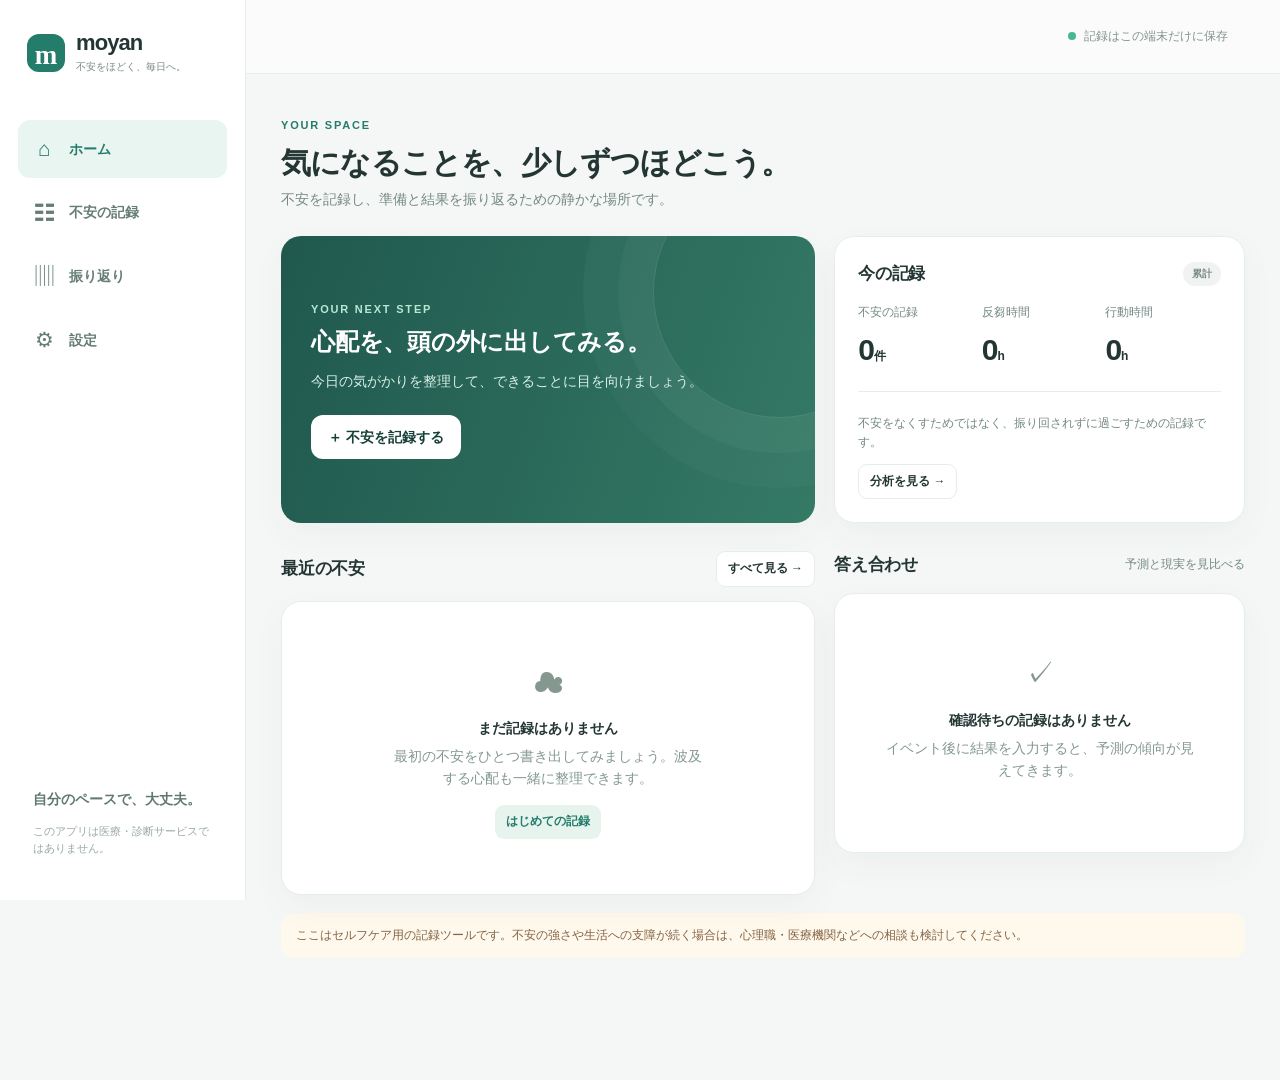
==== moyan/index.html @ 57c535ca "feat: add moyan anxiety reflection MVP" ====
<!doctype html><html lang="ja"><head><meta charset="UTF-8"><meta name="viewport" content="width=device-width,initial-scale=1,viewport-fit=cover"><meta name="theme-color" content="#f5f7f6"><meta name="description" content="不安をほどいて、時間を取り戻す。予測・アクション・結果を記録するプライベートなセルフケアツール。"><title>moyan — 不安をほどく</title><link rel="stylesheet" href="./styles.css"></head><body><div class="app"><aside class="sidebar"><div class="brand"><div class="brand-icon">m</div><div><strong>moyan</strong><span>不安をほどく、毎日へ。</span></div></div><div class="nav" id="sideNav"><button data-view="home" class="nav-btn active"><span>⌂</span>ホーム</button><button data-view="worries" class="nav-btn"><span>☷</span>不安の記録</button><button data-view="insights" class="nav-btn"><span>▥</span>振り返り</button><button data-view="settings" class="nav-btn"><span>⚙</span>設定</button></div><div class="side-foot">自分のペースで、大丈夫。<small>このアプリは医療・診断サービスではありません。</small></div></aside><div class="main-wrap"><header class="top"><div class="mobile-brand"><div class="brand-icon">m</div><strong>moyan</strong></div><div class="top-right"><span class="privacy-dot"></span> 記録はこの端末だけに保存</div></header><main id="appContent" class="content" aria-live="polite"></main></div><nav class="bottom" id="bottomNav"><button data-view="home" class="active">⌂<span>ホーム</span></button><button data-view="worries">☷<span>記録</span></button><button data-view="insights">▥<span>分析</span></button><button data-view="settings">⚙<span>設定</span></button></nav></div><div id="modal" class="modal-backdrop" hidden><div class="modal-sheet" id="modalContent" role="dialog" aria-modal="true"></div></div><script src="./app.js" defer></script></body></html>
---- moyan/styles.css ----
:root{color-scheme:light;--bg:#f5f7f6;--white:#fff;--ink:#243634;--muted:#758985;--edge:#e6eeeb;--green:#247c6a;--deep:#163f38;--light:#eaf5f0;--orange:#d3915b;--soft:#fafbf9;--shadow:0 12px 34px rgba(32,68,59,.045)}*{box-sizing:border-box}body{margin:0;background:var(--bg);color:var(--ink);font-family:-apple-system,BlinkMacSystemFont,"Hiragino Kaku Gothic ProN","Yu Gothic",Meiryo,sans-serif;font-size:14px;line-height:1.6}button,input,select,textarea{font:inherit}button{cursor:pointer}button:disabled{opacity:.45;cursor:not-allowed}a{color:var(--green)}.app{display:flex;min-height:100vh}.sidebar{position:sticky;top:0;width:246px;height:100vh;background:white;border-right:1px solid var(--edge);padding:27px 18px;display:flex;flex-direction:column;flex-shrink:0}.brand{display:flex;align-items:center;gap:11px;padding:3px 9px 45px}.brand-icon{width:38px;height:38px;border-radius:12px;background:var(--green);color:white;display:grid;place-items:center;font-size:27px;font-weight:700;font-family:Georgia,serif}.brand strong{display:block;font-size:22px;line-height:1.15;letter-spacing:-.9px}.brand span{display:block;font-size:10px;color:var(--muted);margin-top:4px}.nav{display:flex;flex-direction:column;gap:6px}.nav-btn{display:flex;align-items:center;gap:13px;padding:12px 14px;width:100%;border:0;background:transparent;color:#667d76;text-align:left;border-radius:12px;font-weight:650}.nav-btn span{font-size:21px;width:24px;text-align:center;font-weight:400}.nav-btn:hover,.nav-btn.active{background:#e9f5f0;color:var(--green)}.side-foot{margin-top:auto;padding:15px;color:#60796f;font-weight:600}.side-foot small{display:block;font-weight:400;color:#9aa9a3;margin-top:12px;font-size:11px}.main-wrap{min-width:0;flex:1}.top{height:74px;display:flex;align-items:center;justify-content:flex-end;padding:0 5%;border-bottom:1px solid var(--edge);background:rgba(255,255,255,.6)}.top-right{font-size:12px;color:#81948d}.privacy-dot{display:inline-block;width:8px;height:8px;border-radius:50%;background:#45b696;margin-right:5px}.content{max-width:1040px;margin:0 auto;padding:43px 35px 110px}.eyebrow{color:var(--green);font-weight:750;font-size:11px;letter-spacing:1.8px}.page-title{font-size:30px;letter-spacing:-.8px;margin:8px 0 5px;line-height:1.35}.sub{color:var(--muted);margin:0 0 26px}.two-col{display:grid;grid-template-columns:1.3fr 1fr;gap:19px}.three-col{display:grid;grid-template-columns:repeat(3,1fr);gap:15px}.card{background:white;border:1px solid var(--edge);border-radius:20px;padding:23px;box-shadow:var(--shadow)}.card+.card{margin-top:0}.section-head{display:flex;align-items:center;justify-content:space-between;gap:12px;margin:28px 0 14px}.section-head h2,.card h2{font-size:17px;margin:0;letter-spacing:-.25px}.small{color:var(--muted);font-size:12px}.stat-num{font-size:30px;line-height:1.3;font-weight:750;letter-spacing:-1px}.stat-label{font-size:12px;color:var(--muted);margin-bottom:8px}.stat-hint{font-size:11px;color:#8ea29a;margin-top:5px}.hero{background:linear-gradient(110deg,#20584e,#347a65);border:none;color:white;padding:30px;min-height:245px;position:relative;overflow:hidden;display:flex;flex-direction:column;justify-content:center}.hero:after{content:"";position:absolute;width:250px;height:250px;border:1px solid rgba(255,255,255,.12);border-radius:50%;right:-90px;top:-70px;box-shadow:0 0 0 35px rgba(255,255,255,.035),0 0 0 70px rgba(255,255,255,.025)}.hero h2{font-size:24px;margin:5px 0 8px;max-width:430px;position:relative;z-index:1}.hero p{color:#d9f0e8;margin:0 0 23px;position:relative;z-index:1}.hero .btn{align-self:flex-start;position:relative;z-index:1}.btn{border:0;background:var(--green);color:white;border-radius:12px;padding:11px 17px;font-weight:700;display:inline-flex;align-items:center;justify-content:center;gap:7px;white-space:nowrap}.btn:hover{filter:brightness(.96)}.btn.white{background:white;color:var(--deep)}.btn.ghost{border:1px solid var(--edge);color:var(--ink);background:white}.btn.soft{background:#e7f4ee;color:var(--green)}.btn.danger{background:#fff0ed;color:#b43d33}.btn.sm{padding:7px 11px;font-size:12px;border-radius:9px}.btn.full{width:100%}.btn-row{display:flex;gap:9px;align-items:center;flex-wrap:wrap}.badge{border-radius:20px;padding:4px 9px;font-size:10px;font-weight:700;background:#e9f5ee;color:#387866;display:inline-block}.badge.orange{background:#fff1e4;color:#a97142}.badge.gray{background:#f0f3f2;color:#7a8b83}.list-row{padding:15px 0;display:flex;align-items:center;justify-content:space-between;gap:12px;border-bottom:1px solid var(--edge)}.list-row:last-child{border:0}.list-row strong{display:block;margin-bottom:3px}.list-row p{margin:0;font-size:12px;color:var(--muted)}.click-row{cursor:pointer}.click-row:hover{color:var(--green)}.tiny-icon{width:38px;height:38px;border-radius:11px;background:#edf6f1;display:grid;place-items:center;flex-shrink:0;color:var(--green);font-size:18px}.row-left{display:flex;align-items:center;gap:11px;min-width:0}.row-left>div:last-child{min-width:0}.row-left strong{overflow-wrap:anywhere}.empty{text-align:center;padding:32px 10px;color:#84988f}.empty .art{font-size:31px;margin-bottom:11px}.empty strong{display:block;color:var(--ink)}.empty p{margin:5px auto 16px;max-width:310px}.modal-backdrop{position:fixed;z-index:60;inset:0;background:rgba(19,41,35,.42);display:flex;align-items:center;justify-content:center;padding:16px}.modal-backdrop[hidden]{display:none}.modal-sheet{background:white;max-height:min(92vh,820px);overflow-y:auto;overscroll-behavior:contain;border-radius:23px;padding:24px;width:min(100%,590px);box-shadow:0 20px 70px #102e2352}.modal-head{display:flex;justify-content:space-between;align-items:center;margin-bottom:15px}.modal-head h2{margin:0;font-size:19px}.close{background:#f1f5f3;border:0;border-radius:10px;padding:7px 11px;color:#536960}.field{margin:0 0 17px}.field label{display:block;font-weight:700;font-size:12px;margin:0 0 7px}.field input,.field textarea,.field select{border:1px solid #dce8e2;width:100%;border-radius:11px;padding:11px 12px;outline:none;background:#fff;color:var(--ink);min-width:0}.field textarea{resize:vertical;min-height:77px}.field input:focus,.field textarea:focus,.field select:focus{border-color:var(--green);box-shadow:0 0 0 3px #247c6a18}.field small{color:var(--muted);display:block;margin-top:4px}.form-grid{display:grid;grid-template-columns:1fr 1fr;gap:12px}.range-row{display:flex;align-items:center;gap:13px}.range-row input{width:100%}.range-value{min-width:55px;text-align:right;color:var(--green);font-weight:800}.subline{display:flex;justify-content:space-between;align-items:center;gap:10px}.mini-box{border:1px solid var(--edge);background:#f9fbf9;border-radius:13px;padding:12px;margin-bottom:10px}.prediction{border-left:3px solid #92b7a4;background:#f8faf8;border-radius:0 10px 10px 0;padding:12px;margin:10px 0}.prediction-top{display:flex;justify-content:space-between;gap:10px}.prediction strong{display:block}.pred-status{font-size:11px;color:#789087}.meter{height:8px;overflow:hidden;border-radius:5px;background:#e5eeeb}.meter>div{height:100%;border-radius:5px;background:#71ab8f}.seg{display:flex;gap:5px;flex-wrap:wrap}.seg button{border-radius:9px;padding:8px 10px;border:1px solid #dfe9e5;background:white;color:#687e74;font-size:11px;font-weight:700}.seg button.selected{background:#e2f3ea;color:#1b7f61;border-color:#91c8b2}.detail-head{display:flex;align-items:flex-start;justify-content:space-between;gap:12px}.detail-head h2{font-size:24px;margin:5px 0 8px}.back{border:0;background:none;color:var(--green);font-weight:700;padding:0;margin:0 0 20px}.note{background:#f5f9f5;border-radius:13px;padding:12px 15px;color:#698074;font-size:12px}.section-line{border-top:1px solid var(--edge);margin:18px 0}.progress-wrap{display:flex;gap:4px;border-radius:6px;overflow:hidden;height:12px;background:#edf1ef}.progress-wrap span{display:block;height:100%}.progress-wrap .useful{background:#3e9b79}.progress-wrap .not-useful{background:#dfac7c}.progress-wrap .unknown{background:#c8d2ce}.chart-bars{display:flex;align-items:flex-end;gap:16px;height:150px;padding-top:20px;border-bottom:1px solid var(--edge)}.bar-col{flex:1;display:flex;flex-direction:column;align-items:center;justify-content:flex-end;gap:5px;height:100%}.bar-col div{background:#81b6a0;width:100%;max-width:55px;min-height:3px;border-radius:6px 6px 0 0}.bar-col span{font-size:10px;color:var(--muted);white-space:nowrap}.bar-col em{font-size:10px;font-style:normal;font-weight:700}.attention{background:#fff8ec;border-radius:13px;color:#846343;font-size:12px;padding:13px 15px;margin-top:18px}.mobile-brand,.bottom{display:none}.timer-live{display:flex;align-items:center;justify-content:space-between;gap:10px;padding:16px;border:1px solid #cce7da;background:#f0faf4;border-radius:15px;margin:15px 0}.timer-live strong{font-size:22px;letter-spacing:1px;color:var(--green)}.timer-live small{display:block;color:var(--muted)}.muted-line{font-size:11px;color:#95a59d}hr{border:0;border-top:1px solid var(--edge);margin:22px 0}.hide{display:none!important}@media(max-width:800px){.sidebar{display:none}.top{height:57px;justify-content:space-between;padding:0 18px}.mobile-brand{display:flex;align-items:center;gap:8px}.mobile-brand .brand-icon{width:29px;height:29px;border-radius:9px;font-size:21px}.mobile-brand strong{font-size:19px}.top-right{font-size:10px}.content{padding:28px 17px 110px}.page-title{font-size:25px}.two-col{grid-template-columns:1fr}.three-col{grid-template-columns:repeat(2,1fr);gap:10px}.card{padding:18px;border-radius:17px}.bottom{position:fixed;z-index:30;bottom:0;left:0;right:0;display:flex;background:#ffffffed;backdrop-filter:blur(12px);border-top:1px solid var(--edge);padding:7px 8px max(10px,env(safe-area-inset-bottom))}.bottom button{flex:1;border:0;background:transparent;color:#8aa096;display:flex;flex-direction:column;gap:1px;align-items:center;font-size:21px}.bottom button span{font-size:10px}.bottom button.active{color:var(--green)}.modal-sheet{max-height:90dvh;padding:19px;border-radius:20px}.hero{min-height:215px;padding:24px}.hero h2{font-size:21px}}@media(max-width:420px){.three-col{grid-template-columns:1fr 1fr}.stat-num{font-size:24px}.form-grid{grid-template-columns:1fr}.modal-backdrop{padding:8px}.modal-sheet{padding:17px}}@media(prefers-reduced-motion:no-preference){.btn,.nav-btn{transition:background .2s,filter .2s}}
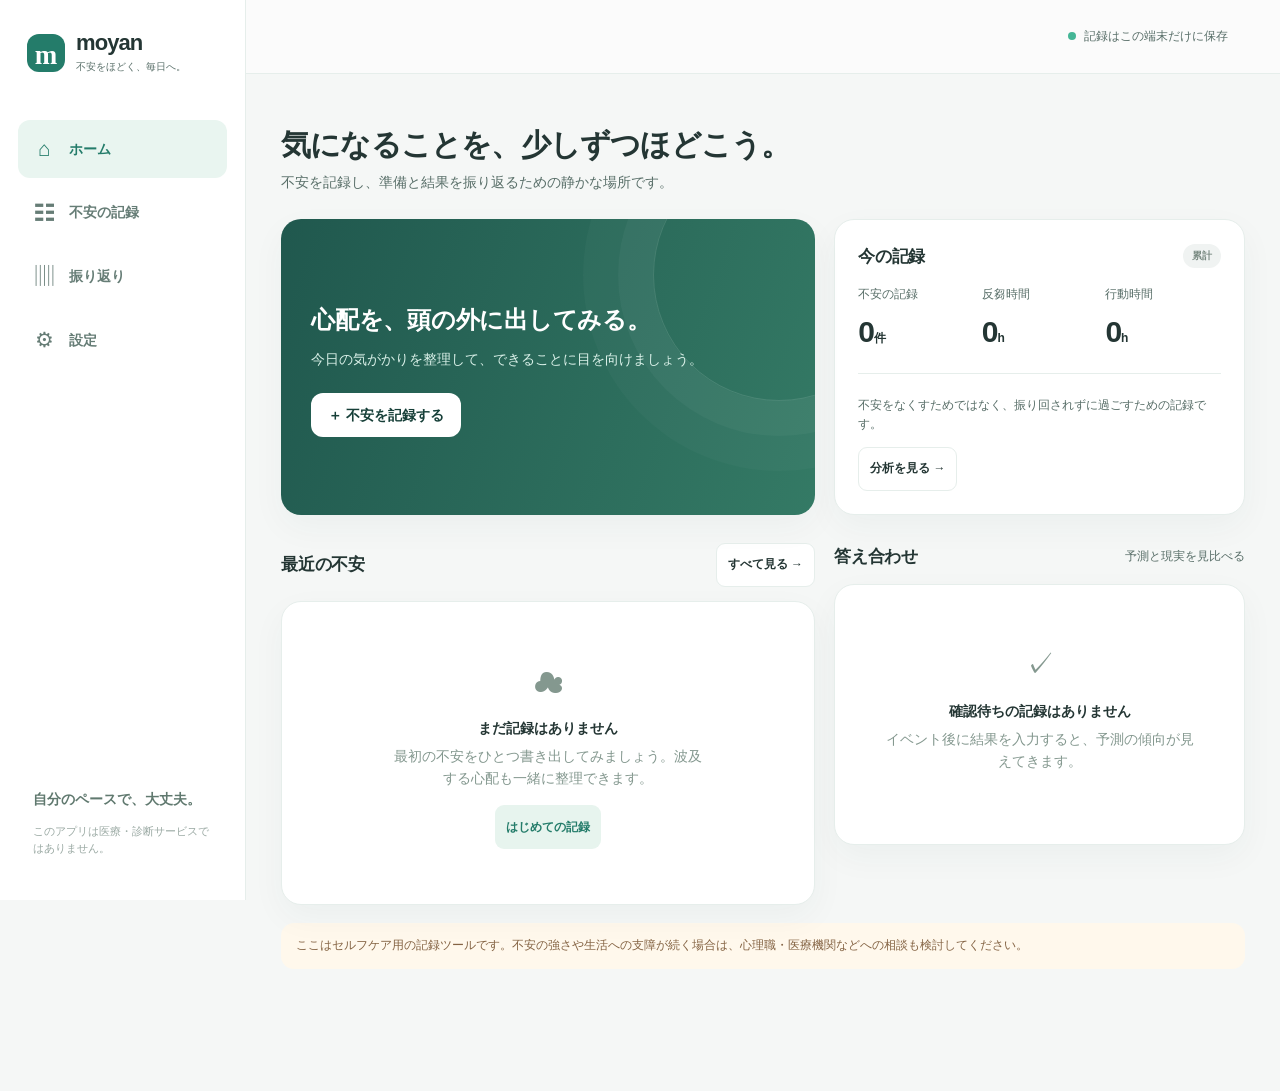
==== commit a223dbdc: "Prepare moyan for iPhone and Cloudflare Workers deployment" ====
--- a/moyan/index.html
+++ b/moyan/index.html
@@ -1 +1,74 @@
-<!doctype html><html lang="ja"><head><meta charset="UTF-8"><meta name="viewport" content="width=device-width,initial-scale=1,viewport-fit=cover"><meta name="theme-color" content="#f5f7f6"><meta name="description" content="不安をほどいて、時間を取り戻す。予測・アクション・結果を記録するプライベートなセルフケアツール。"><title>moyan — 不安をほどく</title><link rel="stylesheet" href="./styles.css"></head><body><div class="app"><aside class="sidebar"><div class="brand"><div class="brand-icon">m</div><div><strong>moyan</strong><span>不安をほどく、毎日へ。</span></div></div><div class="nav" id="sideNav"><button data-view="home" class="nav-btn active"><span>⌂</span>ホーム</button><button data-view="worries" class="nav-btn"><span>☷</span>不安の記録</button><button data-view="insights" class="nav-btn"><span>▥</span>振り返り</button><button data-view="settings" class="nav-btn"><span>⚙</span>設定</button></div><div class="side-foot">自分のペースで、大丈夫。<small>このアプリは医療・診断サービスではありません。</small></div></aside><div class="main-wrap"><header class="top"><div class="mobile-brand"><div class="brand-icon">m</div><strong>moyan</strong></div><div class="top-right"><span class="privacy-dot"></span> 記録はこの端末だけに保存</div></header><main id="appContent" class="content" aria-live="polite"></main></div><nav class="bottom" id="bottomNav"><button data-view="home" class="active">⌂<span>ホーム</span></button><button data-view="worries">☷<span>記録</span></button><button data-view="insights">▥<span>分析</span></button><button data-view="settings">⚙<span>設定</span></button></nav></div><div id="modal" class="modal-backdrop" hidden><div class="modal-sheet" id="modalContent" role="dialog" aria-modal="true"></div></div><script src="./app.js" defer></script></body></html>
+<!doctype html>
+<html lang="ja">
+<head>
+<meta charset="UTF-8">
+<meta name="viewport" content="width=device-width,initial-scale=1,viewport-fit=cover">
+<meta name="theme-color" content="#f5f7f6">
+<meta name="description" content="不安をほどいて、時間を取り戻す。予測・アクション・結果を記録するプライベートなセルフケアツール。">
+<title>moyan — 不安をほどく</title>
+<link rel="stylesheet" href="./styles.css">
+</head>
+<body>
+<div class="app">
+<aside class="sidebar">
+<div class="brand">
+<div class="brand-icon">m</div>
+<div>
+<strong>moyan</strong>
+<span>不安をほどく、毎日へ。</span>
+</div>
+</div>
+<nav class="nav" id="sideNav" aria-label="メインナビゲーション">
+<button data-view="home" class="nav-btn active">
+<span>⌂</span>ホーム</button>
+<button data-view="worries" class="nav-btn">
+<span>☷</span>不安の記録</button>
+<button data-view="insights" class="nav-btn">
+<span>▥</span>振り返り</button>
+<button data-view="settings" class="nav-btn">
+<span>⚙</span>設定</button>
+</nav>
+<div class="side-foot">自分のペースで、大丈夫。<small>このアプリは医療・診断サービスではありません。</small>
+</div>
+</aside>
+<div class="main-wrap">
+<header class="top">
+<div class="mobile-brand">
+<div class="brand-icon">m</div>
+<strong>moyan</strong>
+</div>
+<div class="top-right">
+<span class="privacy-dot">
+</span> 記録はこの端末だけに保存</div>
+</header>
+<main id="appContent" class="content" tabindex="-1">
+</main>
+</div>
+<nav class="bottom" id="bottomNav" aria-label="メインナビゲーション">
+<button data-view="home" class="active">
+<span class="nav-icon" aria-hidden="true">⌂</span>
+<span>ホーム</span>
+</button>
+<button data-view="worries">
+<span class="nav-icon" aria-hidden="true">☷</span>
+<span>記録</span>
+</button>
+<button data-view="insights">
+<span class="nav-icon" aria-hidden="true">▥</span>
+<span>分析</span>
+</button>
+<button data-view="settings">
+<span class="nav-icon" aria-hidden="true">⚙</span>
+<span>設定</span>
+</button>
+</nav>
+</div>
+<div id="modal" class="modal-backdrop" hidden>
+<div class="modal-sheet" id="modalContent" role="dialog" aria-modal="true" aria-labelledby="modalTitle" tabindex="-1">
+</div>
+</div>
+<script src="./app.js" defer>
+</script>
+</body>
+</html>
+
--- a/moyan/styles.css
+++ b/moyan/styles.css
@@ -1 +1,45 @@
 :root{color-scheme:light;--bg:#f5f7f6;--white:#fff;--ink:#243634;--muted:#758985;--edge:#e6eeeb;--green:#247c6a;--deep:#163f38;--light:#eaf5f0;--orange:#d3915b;--soft:#fafbf9;--shadow:0 12px 34px rgba(32,68,59,.045)}*{box-sizing:border-box}body{margin:0;background:var(--bg);color:var(--ink);font-family:-apple-system,BlinkMacSystemFont,"Hiragino Kaku Gothic ProN","Yu Gothic",Meiryo,sans-serif;font-size:14px;line-height:1.6}button,input,select,textarea{font:inherit}button{cursor:pointer}button:disabled{opacity:.45;cursor:not-allowed}a{color:var(--green)}.app{display:flex;min-height:100vh}.sidebar{position:sticky;top:0;width:246px;height:100vh;background:white;border-right:1px solid var(--edge);padding:27px 18px;display:flex;flex-direction:column;flex-shrink:0}.brand{display:flex;align-items:center;gap:11px;padding:3px 9px 45px}.brand-icon{width:38px;height:38px;border-radius:12px;background:var(--green);color:white;display:grid;place-items:center;font-size:27px;font-weight:700;font-family:Georgia,serif}.brand strong{display:block;font-size:22px;line-height:1.15;letter-spacing:-.9px}.brand span{display:block;font-size:10px;color:var(--muted);margin-top:4px}.nav{display:flex;flex-direction:column;gap:6px}.nav-btn{display:flex;align-items:center;gap:13px;padding:12px 14px;width:100%;border:0;background:transparent;color:#667d76;text-align:left;border-radius:12px;font-weight:650}.nav-btn span{font-size:21px;width:24px;text-align:center;font-weight:400}.nav-btn:hover,.nav-btn.active{background:#e9f5f0;color:var(--green)}.side-foot{margin-top:auto;padding:15px;color:#60796f;font-weight:600}.side-foot small{display:block;font-weight:400;color:#9aa9a3;margin-top:12px;font-size:11px}.main-wrap{min-width:0;flex:1}.top{height:74px;display:flex;align-items:center;justify-content:flex-end;padding:0 5%;border-bottom:1px solid var(--edge);background:rgba(255,255,255,.6)}.top-right{font-size:12px;color:#81948d}.privacy-dot{display:inline-block;width:8px;height:8px;border-radius:50%;background:#45b696;margin-right:5px}.content{max-width:1040px;margin:0 auto;padding:43px 35px 110px}.eyebrow{color:var(--green);font-weight:750;font-size:11px;letter-spacing:1.8px}.page-title{font-size:30px;letter-spacing:-.8px;margin:8px 0 5px;line-height:1.35}.sub{color:var(--muted);margin:0 0 26px}.two-col{display:grid;grid-template-columns:1.3fr 1fr;gap:19px}.three-col{display:grid;grid-template-columns:repeat(3,1fr);gap:15px}.card{background:white;border:1px solid var(--edge);border-radius:20px;padding:23px;box-shadow:var(--shadow)}.card+.card{margin-top:0}.section-head{display:flex;align-items:center;justify-content:space-between;gap:12px;margin:28px 0 14px}.section-head h2,.card h2{font-size:17px;margin:0;letter-spacing:-.25px}.small{color:var(--muted);font-size:12px}.stat-num{font-size:30px;line-height:1.3;font-weight:750;letter-spacing:-1px}.stat-label{font-size:12px;color:var(--muted);margin-bottom:8px}.stat-hint{font-size:11px;color:#8ea29a;margin-top:5px}.hero{background:linear-gradient(110deg,#20584e,#347a65);border:none;color:white;padding:30px;min-height:245px;position:relative;overflow:hidden;display:flex;flex-direction:column;justify-content:center}.hero:after{content:"";position:absolute;width:250px;height:250px;border:1px solid rgba(255,255,255,.12);border-radius:50%;right:-90px;top:-70px;box-shadow:0 0 0 35px rgba(255,255,255,.035),0 0 0 70px rgba(255,255,255,.025)}.hero h2{font-size:24px;margin:5px 0 8px;max-width:430px;position:relative;z-index:1}.hero p{color:#d9f0e8;margin:0 0 23px;position:relative;z-index:1}.hero .btn{align-self:flex-start;position:relative;z-index:1}.btn{border:0;background:var(--green);color:white;border-radius:12px;padding:11px 17px;font-weight:700;display:inline-flex;align-items:center;justify-content:center;gap:7px;white-space:nowrap}.btn:hover{filter:brightness(.96)}.btn.white{background:white;color:var(--deep)}.btn.ghost{border:1px solid var(--edge);color:var(--ink);background:white}.btn.soft{background:#e7f4ee;color:var(--green)}.btn.danger{background:#fff0ed;color:#b43d33}.btn.sm{padding:7px 11px;font-size:12px;border-radius:9px}.btn.full{width:100%}.btn-row{display:flex;gap:9px;align-items:center;flex-wrap:wrap}.badge{border-radius:20px;padding:4px 9px;font-size:10px;font-weight:700;background:#e9f5ee;color:#387866;display:inline-block}.badge.orange{background:#fff1e4;color:#a97142}.badge.gray{background:#f0f3f2;color:#7a8b83}.list-row{padding:15px 0;display:flex;align-items:center;justify-content:space-between;gap:12px;border-bottom:1px solid var(--edge)}.list-row:last-child{border:0}.list-row strong{display:block;margin-bottom:3px}.list-row p{margin:0;font-size:12px;color:var(--muted)}.click-row{cursor:pointer}.click-row:hover{color:var(--green)}.tiny-icon{width:38px;height:38px;border-radius:11px;background:#edf6f1;display:grid;place-items:center;flex-shrink:0;color:var(--green);font-size:18px}.row-left{display:flex;align-items:center;gap:11px;min-width:0}.row-left>div:last-child{min-width:0}.row-left strong{overflow-wrap:anywhere}.empty{text-align:center;padding:32px 10px;color:#84988f}.empty .art{font-size:31px;margin-bottom:11px}.empty strong{display:block;color:var(--ink)}.empty p{margin:5px auto 16px;max-width:310px}.modal-backdrop{position:fixed;z-index:60;inset:0;background:rgba(19,41,35,.42);display:flex;align-items:center;justify-content:center;padding:16px}.modal-backdrop[hidden]{display:none}.modal-sheet{background:white;max-height:min(92vh,820px);overflow-y:auto;overscroll-behavior:contain;border-radius:23px;padding:24px;width:min(100%,590px);box-shadow:0 20px 70px #102e2352}.modal-head{display:flex;justify-content:space-between;align-items:center;margin-bottom:15px}.modal-head h2{margin:0;font-size:19px}.close{background:#f1f5f3;border:0;border-radius:10px;padding:7px 11px;color:#536960}.field{margin:0 0 17px}.field label{display:block;font-weight:700;font-size:12px;margin:0 0 7px}.field input,.field textarea,.field select{border:1px solid #dce8e2;width:100%;border-radius:11px;padding:11px 12px;outline:none;background:#fff;color:var(--ink);min-width:0}.field textarea{resize:vertical;min-height:77px}.field input:focus,.field textarea:focus,.field select:focus{border-color:var(--green);box-shadow:0 0 0 3px #247c6a18}.field small{color:var(--muted);display:block;margin-top:4px}.form-grid{display:grid;grid-template-columns:1fr 1fr;gap:12px}.range-row{display:flex;align-items:center;gap:13px}.range-row input{width:100%}.range-value{min-width:55px;text-align:right;color:var(--green);font-weight:800}.subline{display:flex;justify-content:space-between;align-items:center;gap:10px}.mini-box{border:1px solid var(--edge);background:#f9fbf9;border-radius:13px;padding:12px;margin-bottom:10px}.prediction{border-left:3px solid #92b7a4;background:#f8faf8;border-radius:0 10px 10px 0;padding:12px;margin:10px 0}.prediction-top{display:flex;justify-content:space-between;gap:10px}.prediction strong{display:block}.pred-status{font-size:11px;color:#789087}.meter{height:8px;overflow:hidden;border-radius:5px;background:#e5eeeb}.meter>div{height:100%;border-radius:5px;background:#71ab8f}.seg{display:flex;gap:5px;flex-wrap:wrap}.seg button{border-radius:9px;padding:8px 10px;border:1px solid #dfe9e5;background:white;color:#687e74;font-size:11px;font-weight:700}.seg button.selected{background:#e2f3ea;color:#1b7f61;border-color:#91c8b2}.detail-head{display:flex;align-items:flex-start;justify-content:space-between;gap:12px}.detail-head h2{font-size:24px;margin:5px 0 8px}.back{border:0;background:none;color:var(--green);font-weight:700;padding:0;margin:0 0 20px}.note{background:#f5f9f5;border-radius:13px;padding:12px 15px;color:#698074;font-size:12px}.section-line{border-top:1px solid var(--edge);margin:18px 0}.progress-wrap{display:flex;gap:4px;border-radius:6px;overflow:hidden;height:12px;background:#edf1ef}.progress-wrap span{display:block;height:100%}.progress-wrap .useful{background:#3e9b79}.progress-wrap .not-useful{background:#dfac7c}.progress-wrap .unknown{background:#c8d2ce}.chart-bars{display:flex;align-items:flex-end;gap:16px;height:150px;padding-top:20px;border-bottom:1px solid var(--edge)}.bar-col{flex:1;display:flex;flex-direction:column;align-items:center;justify-content:flex-end;gap:5px;height:100%}.bar-col div{background:#81b6a0;width:100%;max-width:55px;min-height:3px;border-radius:6px 6px 0 0}.bar-col span{font-size:10px;color:var(--muted);white-space:nowrap}.bar-col em{font-size:10px;font-style:normal;font-weight:700}.attention{background:#fff8ec;border-radius:13px;color:#846343;font-size:12px;padding:13px 15px;margin-top:18px}.mobile-brand,.bottom{display:none}.timer-live{display:flex;align-items:center;justify-content:space-between;gap:10px;padding:16px;border:1px solid #cce7da;background:#f0faf4;border-radius:15px;margin:15px 0}.timer-live strong{font-size:22px;letter-spacing:1px;color:var(--green)}.timer-live small{display:block;color:var(--muted)}.muted-line{font-size:11px;color:#95a59d}hr{border:0;border-top:1px solid var(--edge);margin:22px 0}.hide{display:none!important}@media(max-width:800px){.sidebar{display:none}.top{height:57px;justify-content:space-between;padding:0 18px}.mobile-brand{display:flex;align-items:center;gap:8px}.mobile-brand .brand-icon{width:29px;height:29px;border-radius:9px;font-size:21px}.mobile-brand strong{font-size:19px}.top-right{font-size:10px}.content{padding:28px 17px 110px}.page-title{font-size:25px}.two-col{grid-template-columns:1fr}.three-col{grid-template-columns:repeat(2,1fr);gap:10px}.card{padding:18px;border-radius:17px}.bottom{position:fixed;z-index:30;bottom:0;left:0;right:0;display:flex;background:#ffffffed;backdrop-filter:blur(12px);border-top:1px solid var(--edge);padding:7px 8px max(10px,env(safe-area-inset-bottom))}.bottom button{flex:1;border:0;background:transparent;color:#8aa096;display:flex;flex-direction:column;gap:1px;align-items:center;font-size:21px}.bottom button span{font-size:10px}.bottom button.active{color:var(--green)}.modal-sheet{max-height:90dvh;padding:19px;border-radius:20px}.hero{min-height:215px;padding:24px}.hero h2{font-size:21px}}@media(max-width:420px){.three-col{grid-template-columns:1fr 1fr}.stat-num{font-size:24px}.form-grid{grid-template-columns:1fr}.modal-backdrop{padding:8px}.modal-sheet{padding:17px}}@media(prefers-reduced-motion:no-preference){.btn,.nav-btn{transition:background .2s,filter .2s}}
+
+/* Readable controls and safe-area spacing on iPhone. */
+:root{--muted:#586e68}
+body{-webkit-text-size-adjust:100%}
+body.modal-open{overflow:hidden}
+button,[role="button"]{touch-action:manipulation}
+:focus-visible{outline:2px solid var(--green);outline-offset:3px}
+.content:focus,.modal-sheet:focus{outline:none}
+.two-col,.three-col{grid-template-columns:repeat(3,minmax(0,1fr))}
+.two-col{grid-template-columns:minmax(0,1.3fr) minmax(0,1fr)}
+.card,.list-row>div,.detail-head>div,.prediction-top>strong{min-width:0;overflow-wrap:anywhere}
+.btn,.close,.back{min-height:44px}
+.close{min-width:44px}
+.section-head,.prediction-top{flex-wrap:wrap}
+.stat-hint,.muted-line,.top-right{color:var(--muted)}
+.field input,.field textarea,.field select{font-size:16px}
+.field input[type="datetime-local"]{max-width:100%;min-height:46px;text-align:start}
+.field input[type="range"]{accent-color:var(--green);min-height:32px}
+.field input[type="checkbox"]{accent-color:var(--green);min-width:20px;min-height:20px;vertical-align:middle}
+.modal-backdrop{
+ padding-top:max(8px,env(safe-area-inset-top));
+ padding-right:max(8px,env(safe-area-inset-right));
+ padding-bottom:max(8px,env(safe-area-inset-bottom));
+ padding-left:max(8px,env(safe-area-inset-left));
+}
+.modal-sheet{max-height:min(100%,820px)}
+@media(max-width:800px){
+ .top{height:auto;min-height:57px;padding:env(safe-area-inset-top) max(17px,env(safe-area-inset-right)) 0 max(17px,env(safe-area-inset-left))}
+ .content{padding:22px max(16px,env(safe-area-inset-right)) calc(86px + env(safe-area-inset-bottom)) max(16px,env(safe-area-inset-left))}
+ .two-col{grid-template-columns:minmax(0,1fr)}
+ .three-col{grid-template-columns:repeat(2,minmax(0,1fr))}
+ .bottom{gap:4px;padding:6px max(8px,env(safe-area-inset-right)) max(6px,env(safe-area-inset-bottom)) max(8px,env(safe-area-inset-left));-webkit-backdrop-filter:blur(12px)}
+ .bottom button{min-width:0;min-height:48px;justify-content:center;border-radius:12px;color:var(--muted)}
+ .bottom button.active{background:var(--light)}
+ .bottom button span{font-size:11px;font-weight:650}
+ .bottom button .nav-icon{font-size:19px;line-height:1}
+ .modal-sheet{max-height:min(100%, calc(100dvh - max(8px,env(safe-area-inset-top)) - max(8px,env(safe-area-inset-bottom))));border-radius:19px}
+ .modal-head{position:sticky;top:0;background:white;z-index:1}
+ .field,.form-grid>*{min-width:0}
+ .list-row .btn-row{justify-content:flex-end}
+ .chart-bars{height:auto;min-height:135px;gap:4px;align-items:stretch}
+ .bar-col{min-width:0;height:122px}
+ .bar-col span,.bar-col em{text-align:center;white-space:normal;line-height:1.2;overflow-wrap:anywhere}
+}
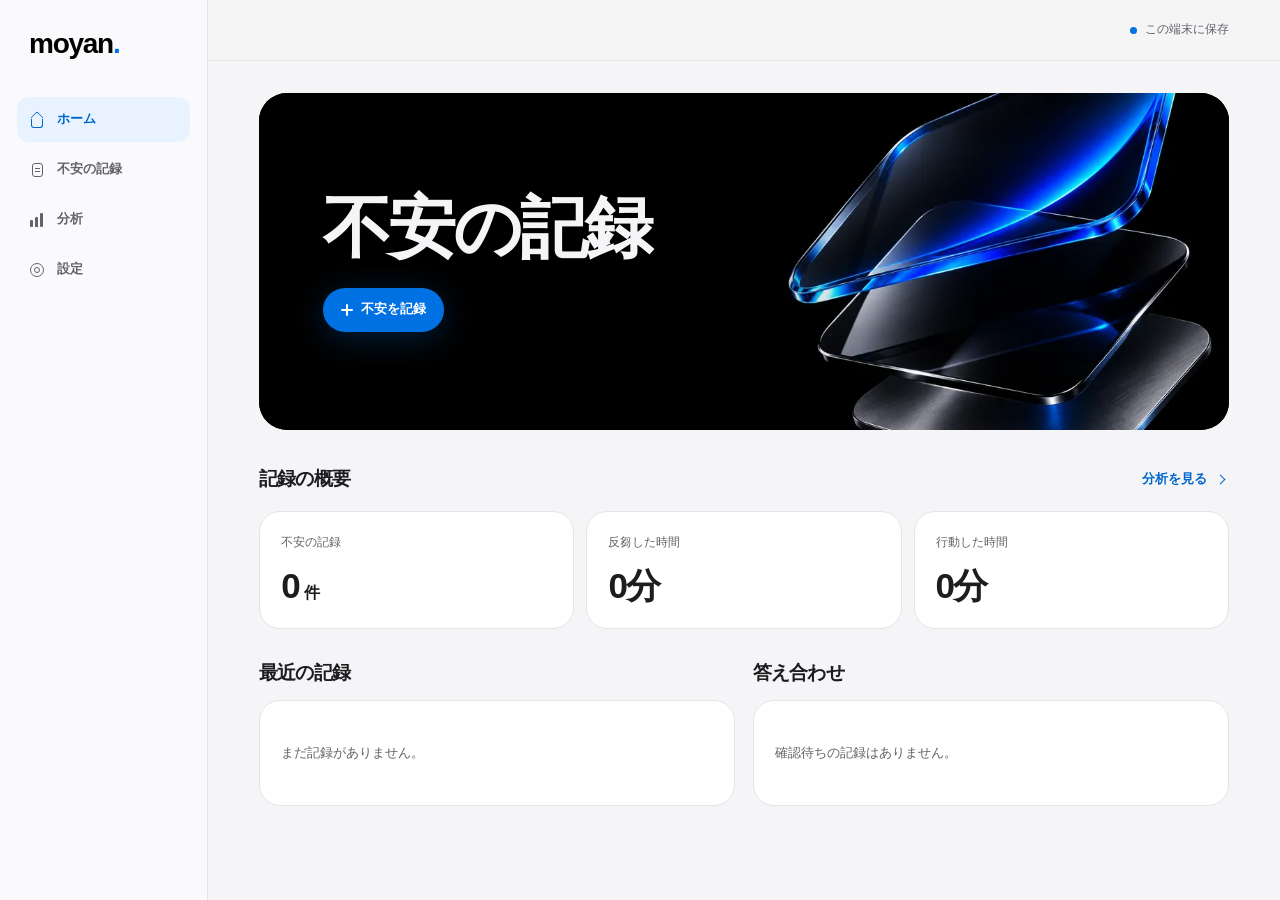
==== commit 2f190db8: "Redesign moyan dashboard and add searchable records" ====
--- a/moyan/index.html
+++ b/moyan/index.html
@@ -1,74 +1,41 @@
 <!doctype html>
 <html lang="ja">
 <head>
-<meta charset="UTF-8">
-<meta name="viewport" content="width=device-width,initial-scale=1,viewport-fit=cover">
-<meta name="theme-color" content="#f5f7f6">
-<meta name="description" content="不安をほどいて、時間を取り戻す。予測・アクション・結果を記録するプライベートなセルフケアツール。">
-<title>moyan — 不安をほどく</title>
-<link rel="stylesheet" href="./styles.css">
+  <meta charset="UTF-8">
+  <meta name="viewport" content="width=device-width,initial-scale=1,viewport-fit=cover">
+  <meta name="theme-color" content="#f5f5f7">
+  <meta name="description" content="不安、反芻時間、取った行動と結果を記録するアプリ。">
+  <title>moyan — 不安の記録</title>
+  <link rel="stylesheet" href="./styles.css">
 </head>
 <body>
-<div class="app">
-<aside class="sidebar">
-<div class="brand">
-<div class="brand-icon">m</div>
-<div>
-<strong>moyan</strong>
-<span>不安をほどく、毎日へ。</span>
-</div>
-</div>
-<nav class="nav" id="sideNav" aria-label="メインナビゲーション">
-<button data-view="home" class="nav-btn active">
-<span>⌂</span>ホーム</button>
-<button data-view="worries" class="nav-btn">
-<span>☷</span>不安の記録</button>
-<button data-view="insights" class="nav-btn">
-<span>▥</span>振り返り</button>
-<button data-view="settings" class="nav-btn">
-<span>⚙</span>設定</button>
-</nav>
-<div class="side-foot">自分のペースで、大丈夫。<small>このアプリは医療・診断サービスではありません。</small>
-</div>
-</aside>
-<div class="main-wrap">
-<header class="top">
-<div class="mobile-brand">
-<div class="brand-icon">m</div>
-<strong>moyan</strong>
-</div>
-<div class="top-right">
-<span class="privacy-dot">
-</span> 記録はこの端末だけに保存</div>
-</header>
-<main id="appContent" class="content" tabindex="-1">
-</main>
-</div>
-<nav class="bottom" id="bottomNav" aria-label="メインナビゲーション">
-<button data-view="home" class="active">
-<span class="nav-icon" aria-hidden="true">⌂</span>
-<span>ホーム</span>
-</button>
-<button data-view="worries">
-<span class="nav-icon" aria-hidden="true">☷</span>
-<span>記録</span>
-</button>
-<button data-view="insights">
-<span class="nav-icon" aria-hidden="true">▥</span>
-<span>分析</span>
-</button>
-<button data-view="settings">
-<span class="nav-icon" aria-hidden="true">⚙</span>
-<span>設定</span>
-</button>
-</nav>
-</div>
-<div id="modal" class="modal-backdrop" hidden>
-<div class="modal-sheet" id="modalContent" role="dialog" aria-modal="true" aria-labelledby="modalTitle" tabindex="-1">
-</div>
-</div>
-<script src="./app.js" defer>
-</script>
+  <div class="app">
+    <aside class="sidebar">
+      <div class="brand"><span class="wordmark">moyan<span>.</span></span></div>
+      <nav class="nav" id="sideNav" aria-label="メインナビゲーション">
+        <button data-view="home" class="nav-btn active"><span class="icon icon-home" aria-hidden="true"></span>ホーム</button>
+        <button data-view="worries" class="nav-btn"><span class="icon icon-records" aria-hidden="true"></span>不安の記録</button>
+        <button data-view="insights" class="nav-btn"><span class="icon icon-insights" aria-hidden="true"></span>分析</button>
+        <button data-view="settings" class="nav-btn"><span class="icon icon-settings" aria-hidden="true"></span>設定</button>
+      </nav>
+    </aside>
+    <div class="main-wrap">
+      <header class="top">
+        <div class="mobile-brand wordmark">moyan<span>.</span></div>
+        <div class="top-right"><span class="privacy-dot" aria-hidden="true"></span><span id="storageLabel">この端末に保存</span></div>
+      </header>
+      <main id="appContent" class="content" tabindex="-1"></main>
+    </div>
+    <nav class="bottom" id="bottomNav" aria-label="メインナビゲーション">
+      <button data-view="home" class="active"><span class="icon icon-home" aria-hidden="true"></span><span>ホーム</span></button>
+      <button data-view="worries"><span class="icon icon-records" aria-hidden="true"></span><span>記録</span></button>
+      <button data-view="insights"><span class="icon icon-insights" aria-hidden="true"></span><span>分析</span></button>
+      <button data-view="settings"><span class="icon icon-settings" aria-hidden="true"></span><span>設定</span></button>
+    </nav>
+  </div>
+  <div id="modal" class="modal-backdrop" hidden>
+    <div class="modal-sheet" id="modalContent" role="dialog" aria-modal="true" aria-labelledby="modalTitle" tabindex="-1"></div>
+  </div>
+  <script src="./app.js" defer></script>
 </body>
 </html>
-
--- a/moyan/styles.css
+++ b/moyan/styles.css
@@ -1,45 +1,242 @@
-:root{color-scheme:light;--bg:#f5f7f6;--white:#fff;--ink:#243634;--muted:#758985;--edge:#e6eeeb;--green:#247c6a;--deep:#163f38;--light:#eaf5f0;--orange:#d3915b;--soft:#fafbf9;--shadow:0 12px 34px rgba(32,68,59,.045)}*{box-sizing:border-box}body{margin:0;background:var(--bg);color:var(--ink);font-family:-apple-system,BlinkMacSystemFont,"Hiragino Kaku Gothic ProN","Yu Gothic",Meiryo,sans-serif;font-size:14px;line-height:1.6}button,input,select,textarea{font:inherit}button{cursor:pointer}button:disabled{opacity:.45;cursor:not-allowed}a{color:var(--green)}.app{display:flex;min-height:100vh}.sidebar{position:sticky;top:0;width:246px;height:100vh;background:white;border-right:1px solid var(--edge);padding:27px 18px;display:flex;flex-direction:column;flex-shrink:0}.brand{display:flex;align-items:center;gap:11px;padding:3px 9px 45px}.brand-icon{width:38px;height:38px;border-radius:12px;background:var(--green);color:white;display:grid;place-items:center;font-size:27px;font-weight:700;font-family:Georgia,serif}.brand strong{display:block;font-size:22px;line-height:1.15;letter-spacing:-.9px}.brand span{display:block;font-size:10px;color:var(--muted);margin-top:4px}.nav{display:flex;flex-direction:column;gap:6px}.nav-btn{display:flex;align-items:center;gap:13px;padding:12px 14px;width:100%;border:0;background:transparent;color:#667d76;text-align:left;border-radius:12px;font-weight:650}.nav-btn span{font-size:21px;width:24px;text-align:center;font-weight:400}.nav-btn:hover,.nav-btn.active{background:#e9f5f0;color:var(--green)}.side-foot{margin-top:auto;padding:15px;color:#60796f;font-weight:600}.side-foot small{display:block;font-weight:400;color:#9aa9a3;margin-top:12px;font-size:11px}.main-wrap{min-width:0;flex:1}.top{height:74px;display:flex;align-items:center;justify-content:flex-end;padding:0 5%;border-bottom:1px solid var(--edge);background:rgba(255,255,255,.6)}.top-right{font-size:12px;color:#81948d}.privacy-dot{display:inline-block;width:8px;height:8px;border-radius:50%;background:#45b696;margin-right:5px}.content{max-width:1040px;margin:0 auto;padding:43px 35px 110px}.eyebrow{color:var(--green);font-weight:750;font-size:11px;letter-spacing:1.8px}.page-title{font-size:30px;letter-spacing:-.8px;margin:8px 0 5px;line-height:1.35}.sub{color:var(--muted);margin:0 0 26px}.two-col{display:grid;grid-template-columns:1.3fr 1fr;gap:19px}.three-col{display:grid;grid-template-columns:repeat(3,1fr);gap:15px}.card{background:white;border:1px solid var(--edge);border-radius:20px;padding:23px;box-shadow:var(--shadow)}.card+.card{margin-top:0}.section-head{display:flex;align-items:center;justify-content:space-between;gap:12px;margin:28px 0 14px}.section-head h2,.card h2{font-size:17px;margin:0;letter-spacing:-.25px}.small{color:var(--muted);font-size:12px}.stat-num{font-size:30px;line-height:1.3;font-weight:750;letter-spacing:-1px}.stat-label{font-size:12px;color:var(--muted);margin-bottom:8px}.stat-hint{font-size:11px;color:#8ea29a;margin-top:5px}.hero{background:linear-gradient(110deg,#20584e,#347a65);border:none;color:white;padding:30px;min-height:245px;position:relative;overflow:hidden;display:flex;flex-direction:column;justify-content:center}.hero:after{content:"";position:absolute;width:250px;height:250px;border:1px solid rgba(255,255,255,.12);border-radius:50%;right:-90px;top:-70px;box-shadow:0 0 0 35px rgba(255,255,255,.035),0 0 0 70px rgba(255,255,255,.025)}.hero h2{font-size:24px;margin:5px 0 8px;max-width:430px;position:relative;z-index:1}.hero p{color:#d9f0e8;margin:0 0 23px;position:relative;z-index:1}.hero .btn{align-self:flex-start;position:relative;z-index:1}.btn{border:0;background:var(--green);color:white;border-radius:12px;padding:11px 17px;font-weight:700;display:inline-flex;align-items:center;justify-content:center;gap:7px;white-space:nowrap}.btn:hover{filter:brightness(.96)}.btn.white{background:white;color:var(--deep)}.btn.ghost{border:1px solid var(--edge);color:var(--ink);background:white}.btn.soft{background:#e7f4ee;color:var(--green)}.btn.danger{background:#fff0ed;color:#b43d33}.btn.sm{padding:7px 11px;font-size:12px;border-radius:9px}.btn.full{width:100%}.btn-row{display:flex;gap:9px;align-items:center;flex-wrap:wrap}.badge{border-radius:20px;padding:4px 9px;font-size:10px;font-weight:700;background:#e9f5ee;color:#387866;display:inline-block}.badge.orange{background:#fff1e4;color:#a97142}.badge.gray{background:#f0f3f2;color:#7a8b83}.list-row{padding:15px 0;display:flex;align-items:center;justify-content:space-between;gap:12px;border-bottom:1px solid var(--edge)}.list-row:last-child{border:0}.list-row strong{display:block;margin-bottom:3px}.list-row p{margin:0;font-size:12px;color:var(--muted)}.click-row{cursor:pointer}.click-row:hover{color:var(--green)}.tiny-icon{width:38px;height:38px;border-radius:11px;background:#edf6f1;display:grid;place-items:center;flex-shrink:0;color:var(--green);font-size:18px}.row-left{display:flex;align-items:center;gap:11px;min-width:0}.row-left>div:last-child{min-width:0}.row-left strong{overflow-wrap:anywhere}.empty{text-align:center;padding:32px 10px;color:#84988f}.empty .art{font-size:31px;margin-bottom:11px}.empty strong{display:block;color:var(--ink)}.empty p{margin:5px auto 16px;max-width:310px}.modal-backdrop{position:fixed;z-index:60;inset:0;background:rgba(19,41,35,.42);display:flex;align-items:center;justify-content:center;padding:16px}.modal-backdrop[hidden]{display:none}.modal-sheet{background:white;max-height:min(92vh,820px);overflow-y:auto;overscroll-behavior:contain;border-radius:23px;padding:24px;width:min(100%,590px);box-shadow:0 20px 70px #102e2352}.modal-head{display:flex;justify-content:space-between;align-items:center;margin-bottom:15px}.modal-head h2{margin:0;font-size:19px}.close{background:#f1f5f3;border:0;border-radius:10px;padding:7px 11px;color:#536960}.field{margin:0 0 17px}.field label{display:block;font-weight:700;font-size:12px;margin:0 0 7px}.field input,.field textarea,.field select{border:1px solid #dce8e2;width:100%;border-radius:11px;padding:11px 12px;outline:none;background:#fff;color:var(--ink);min-width:0}.field textarea{resize:vertical;min-height:77px}.field input:focus,.field textarea:focus,.field select:focus{border-color:var(--green);box-shadow:0 0 0 3px #247c6a18}.field small{color:var(--muted);display:block;margin-top:4px}.form-grid{display:grid;grid-template-columns:1fr 1fr;gap:12px}.range-row{display:flex;align-items:center;gap:13px}.range-row input{width:100%}.range-value{min-width:55px;text-align:right;color:var(--green);font-weight:800}.subline{display:flex;justify-content:space-between;align-items:center;gap:10px}.mini-box{border:1px solid var(--edge);background:#f9fbf9;border-radius:13px;padding:12px;margin-bottom:10px}.prediction{border-left:3px solid #92b7a4;background:#f8faf8;border-radius:0 10px 10px 0;padding:12px;margin:10px 0}.prediction-top{display:flex;justify-content:space-between;gap:10px}.prediction strong{display:block}.pred-status{font-size:11px;color:#789087}.meter{height:8px;overflow:hidden;border-radius:5px;background:#e5eeeb}.meter>div{height:100%;border-radius:5px;background:#71ab8f}.seg{display:flex;gap:5px;flex-wrap:wrap}.seg button{border-radius:9px;padding:8px 10px;border:1px solid #dfe9e5;background:white;color:#687e74;font-size:11px;font-weight:700}.seg button.selected{background:#e2f3ea;color:#1b7f61;border-color:#91c8b2}.detail-head{display:flex;align-items:flex-start;justify-content:space-between;gap:12px}.detail-head h2{font-size:24px;margin:5px 0 8px}.back{border:0;background:none;color:var(--green);font-weight:700;padding:0;margin:0 0 20px}.note{background:#f5f9f5;border-radius:13px;padding:12px 15px;color:#698074;font-size:12px}.section-line{border-top:1px solid var(--edge);margin:18px 0}.progress-wrap{display:flex;gap:4px;border-radius:6px;overflow:hidden;height:12px;background:#edf1ef}.progress-wrap span{display:block;height:100%}.progress-wrap .useful{background:#3e9b79}.progress-wrap .not-useful{background:#dfac7c}.progress-wrap .unknown{background:#c8d2ce}.chart-bars{display:flex;align-items:flex-end;gap:16px;height:150px;padding-top:20px;border-bottom:1px solid var(--edge)}.bar-col{flex:1;display:flex;flex-direction:column;align-items:center;justify-content:flex-end;gap:5px;height:100%}.bar-col div{background:#81b6a0;width:100%;max-width:55px;min-height:3px;border-radius:6px 6px 0 0}.bar-col span{font-size:10px;color:var(--muted);white-space:nowrap}.bar-col em{font-size:10px;font-style:normal;font-weight:700}.attention{background:#fff8ec;border-radius:13px;color:#846343;font-size:12px;padding:13px 15px;margin-top:18px}.mobile-brand,.bottom{display:none}.timer-live{display:flex;align-items:center;justify-content:space-between;gap:10px;padding:16px;border:1px solid #cce7da;background:#f0faf4;border-radius:15px;margin:15px 0}.timer-live strong{font-size:22px;letter-spacing:1px;color:var(--green)}.timer-live small{display:block;color:var(--muted)}.muted-line{font-size:11px;color:#95a59d}hr{border:0;border-top:1px solid var(--edge);margin:22px 0}.hide{display:none!important}@media(max-width:800px){.sidebar{display:none}.top{height:57px;justify-content:space-between;padding:0 18px}.mobile-brand{display:flex;align-items:center;gap:8px}.mobile-brand .brand-icon{width:29px;height:29px;border-radius:9px;font-size:21px}.mobile-brand strong{font-size:19px}.top-right{font-size:10px}.content{padding:28px 17px 110px}.page-title{font-size:25px}.two-col{grid-template-columns:1fr}.three-col{grid-template-columns:repeat(2,1fr);gap:10px}.card{padding:18px;border-radius:17px}.bottom{position:fixed;z-index:30;bottom:0;left:0;right:0;display:flex;background:#ffffffed;backdrop-filter:blur(12px);border-top:1px solid var(--edge);padding:7px 8px max(10px,env(safe-area-inset-bottom))}.bottom button{flex:1;border:0;background:transparent;color:#8aa096;display:flex;flex-direction:column;gap:1px;align-items:center;font-size:21px}.bottom button span{font-size:10px}.bottom button.active{color:var(--green)}.modal-sheet{max-height:90dvh;padding:19px;border-radius:20px}.hero{min-height:215px;padding:24px}.hero h2{font-size:21px}}@media(max-width:420px){.three-col{grid-template-columns:1fr 1fr}.stat-num{font-size:24px}.form-grid{grid-template-columns:1fr}.modal-backdrop{padding:8px}.modal-sheet{padding:17px}}@media(prefers-reduced-motion:no-preference){.btn,.nav-btn{transition:background .2s,filter .2s}}
-
-/* Readable controls and safe-area spacing on iPhone. */
-:root{--muted:#586e68}
-body{-webkit-text-size-adjust:100%}
-body.modal-open{overflow:hidden}
-button,[role="button"]{touch-action:manipulation}
-:focus-visible{outline:2px solid var(--green);outline-offset:3px}
-.content:focus,.modal-sheet:focus{outline:none}
-.two-col,.three-col{grid-template-columns:repeat(3,minmax(0,1fr))}
-.two-col{grid-template-columns:minmax(0,1.3fr) minmax(0,1fr)}
-.card,.list-row>div,.detail-head>div,.prediction-top>strong{min-width:0;overflow-wrap:anywhere}
-.btn,.close,.back{min-height:44px}
-.close{min-width:44px}
-.section-head,.prediction-top{flex-wrap:wrap}
-.stat-hint,.muted-line,.top-right{color:var(--muted)}
-.field input,.field textarea,.field select{font-size:16px}
-.field input[type="datetime-local"]{max-width:100%;min-height:46px;text-align:start}
-.field input[type="range"]{accent-color:var(--green);min-height:32px}
-.field input[type="checkbox"]{accent-color:var(--green);min-width:20px;min-height:20px;vertical-align:middle}
-.modal-backdrop{
- padding-top:max(8px,env(safe-area-inset-top));
- padding-right:max(8px,env(safe-area-inset-right));
- padding-bottom:max(8px,env(safe-area-inset-bottom));
- padding-left:max(8px,env(safe-area-inset-left));
-}
-.modal-sheet{max-height:min(100%,820px)}
-@media(max-width:800px){
- .top{height:auto;min-height:57px;padding:env(safe-area-inset-top) max(17px,env(safe-area-inset-right)) 0 max(17px,env(safe-area-inset-left))}
- .content{padding:22px max(16px,env(safe-area-inset-right)) calc(86px + env(safe-area-inset-bottom)) max(16px,env(safe-area-inset-left))}
- .two-col{grid-template-columns:minmax(0,1fr)}
- .three-col{grid-template-columns:repeat(2,minmax(0,1fr))}
- .bottom{gap:4px;padding:6px max(8px,env(safe-area-inset-right)) max(6px,env(safe-area-inset-bottom)) max(8px,env(safe-area-inset-left));-webkit-backdrop-filter:blur(12px)}
- .bottom button{min-width:0;min-height:48px;justify-content:center;border-radius:12px;color:var(--muted)}
- .bottom button.active{background:var(--light)}
- .bottom button span{font-size:11px;font-weight:650}
- .bottom button .nav-icon{font-size:19px;line-height:1}
- .modal-sheet{max-height:min(100%, calc(100dvh - max(8px,env(safe-area-inset-top)) - max(8px,env(safe-area-inset-bottom))));border-radius:19px}
- .modal-head{position:sticky;top:0;background:white;z-index:1}
- .field,.form-grid>*{min-width:0}
- .list-row .btn-row{justify-content:flex-end}
- .chart-bars{height:auto;min-height:135px;gap:4px;align-items:stretch}
- .bar-col{min-width:0;height:122px}
- .bar-col span,.bar-col em{text-align:center;white-space:normal;line-height:1.2;overflow-wrap:anywhere}
-}
+:root {
+  color-scheme: light;
+  --field: #f5f5f7;
+  --surface: #fff;
+  --ink: #1d1d1f;
+  --muted: #626268;
+  --line: #e4e4e9;
+  --blue: #0071e3;
+  --link: #0066cc;
+  --light-blue: #2997ff;
+  --blue-tint: #e8f3ff;
+  --ease: cubic-bezier(.2,.78,.21,1);
+  --rail: 208px;
+  font-family: -apple-system, BlinkMacSystemFont, "Helvetica Neue", "Hiragino Sans", "Yu Gothic", Meiryo, sans-serif;
+}
+*, *::before, *::after { box-sizing: border-box; }
+body { margin: 0; background: var(--field); color: var(--ink); font-size: 14px; line-height: 1.6; -webkit-text-size-adjust: 100%; }
+button, input, textarea, select { font: inherit; }
+button { cursor: pointer; }
+button:disabled { cursor: default; opacity: .5; }
+a { color: var(--link); }
+h1, h2, p { margin-block: 0; }
+h1, h2, .wordmark { font-weight: 650; letter-spacing: -.045em; }
+h2 { font-size: 19px; line-height: 1.35; }
+:focus-visible { outline: 2px solid var(--blue); outline-offset: 4px; }
+.content:focus, .modal-sheet:focus { outline: none; }
+button, a { -webkit-tap-highlight-color: transparent; touch-action: manipulation; }
+[hidden] { display: none !important; }
+
+.app { display: grid; grid-template-columns: var(--rail) minmax(0,1fr); min-height: 100vh; }
+.sidebar { position: sticky; top: 0; height: 100vh; align-self: start; padding: 26px 17px; background: #fafafc; border-right: 1px solid var(--line); }
+.brand { padding: 4px 12px 38px; }
+.wordmark { color: #000; font-size: 28px; line-height: 1; }
+.wordmark span { color: var(--blue); }
+.nav { display: grid; gap: 5px; }
+.nav-btn, .bottom button {
+  display: flex; align-items: center; gap: 12px; color: var(--muted);
+  background: transparent; border: 0; border-radius: 12px; min-height: 45px;
+  padding: 8px 12px; text-align: left; font-size: 13px; font-weight: 600;
+}
+.nav-btn.active, .bottom button.active { color: var(--link); background: var(--blue-tint); }
+.main-wrap { min-width: 0; }
+.top {
+  position: sticky; z-index: 5; top: 0; display: flex; align-items: center; justify-content: flex-end;
+  min-height: 61px; padding: 0 clamp(20px,4vw,56px); border-bottom: 1px solid var(--line);
+  background: rgba(245,245,247,.89); -webkit-backdrop-filter: blur(22px); backdrop-filter: blur(22px);
+}
+.top-right { display: inline-flex; gap: 8px; align-items: center; font-size: 12px; color: var(--muted); }
+.privacy-dot { width: 7px; height: 7px; border-radius: 100%; background: var(--blue); }
+.mobile-brand, .bottom { display: none; }
+.content { max-width: 1280px; margin-inline: auto; padding: 32px clamp(24px,4vw,64px) 70px; }
+.page-intro { margin: 6px 0 27px; }
+.page-title { font-size: clamp(33px,4.4vw,50px); line-height: 1.16; overflow-wrap: anywhere; }
+.sub { color: var(--muted); margin-top: 8px; }
+
+.hero {
+  position: relative; display: flex; align-items: center; isolation: isolate; min-height: 337px;
+  background: #000; color: #f5f5f7; overflow: hidden; border-radius: 28px;
+  padding: clamp(26px,5vw,67px);
+}
+.hero::before {
+  position: absolute; z-index: -1; inset: 0; content: "";
+  background: url("./hero.webp") center right / auto 145% no-repeat;
+}
+.hero::after {
+  position: absolute; z-index: -1; inset: 0; content: "";
+  background: linear-gradient(90deg, #000 7%, rgba(0,0,0,.88) 25%, transparent 62%);
+}
+.hero-copy { max-width: 62%; }
+.hero h1 { font-size: clamp(34px,5.4vw,68px); line-height: 1.08; margin-bottom: 23px; }
+.hero .btn { box-shadow: 0 6px 32px #0071e345; }
+.overview, .home-collections { margin-top: 27px; }
+.home-collections, .two-col { display: grid; grid-template-columns: repeat(2,minmax(0,1fr)); gap: 18px; }
+.overview-grid, .three-col { display: grid; grid-template-columns: repeat(3,minmax(0,1fr)); gap: 12px; }
+.metric, .card {
+  min-width: 0; background: var(--surface); border: 1px solid var(--line);
+  border-radius: 21px; padding: 21px; overflow-wrap: anywhere;
+}
+.metric { display: grid; gap: 8px; }
+.stat-label, .stat-hint, .small, .muted-line, .row-meta, .list-row p {
+  font-size: 12px; color: var(--muted);
+}
+.stat-label { display: block; }
+.stat-num {
+  display: block; line-height: 1.2; font-size: clamp(22px,3.6vw,35px); font-weight: 650;
+  font-variant-numeric: tabular-nums; letter-spacing: -.05em; margin-block: 5px 0;
+}
+.stat-hint, .muted-line { margin-top: 8px; }
+.unit { font-size: .45em; margin-inline-start: .3em; }
+.section-head { display: flex; align-items: center; justify-content: space-between; flex-wrap: wrap; gap: 9px; margin: 24px 0 10px; min-height: 34px; }
+.overview .section-head, .home-collections .section-head { margin-top: 0; }
+.home-collections section { min-width: 0; }
+.section-head + .card, .collection { padding-block: 3px; }
+.card > h2 + p, .card > p + .btn-row { margin-top: 10px; }
+.empty { min-height: 98px; display: grid; align-content: center; gap: 5px; padding: 17px 0; color: var(--muted); font-size: 13px; }
+
+.btn, .text-btn, .back {
+  display: inline-flex; min-height: 44px; align-items: center; justify-content: center; gap: 8px;
+  border: 1px solid transparent; border-radius: 999px; padding: 8px 17px; background: var(--blue);
+  color: #fff; text-decoration: none; font-weight: 650; font-size: 13px; line-height: 1.3; text-align: center;
+}
+.btn.soft, .btn.ghost, .text-btn, .back { color: var(--link); background: var(--blue-tint); }
+.btn.ghost { background: transparent; border-color: #bfcfe2; }
+.text-btn, .back { padding-inline: 0; background: transparent; }
+.btn.danger { color: #921c25; background: #fcebed; }
+.btn.sm { font-size: 12px; padding-inline: 12px; }
+.btn.full { width: 100%; }
+.btn-row { display: flex; flex-wrap: wrap; gap: 8px; align-items: center; }
+.chevron { display: inline-block; width: 7px; height: 7px; border-top: 1.5px solid; border-right: 1.5px solid; transform: rotate(45deg); margin-inline: 2px 4px; flex: none; }
+.plus { position: relative; width: 12px; height: 12px; display: inline-block; }
+.plus::before, .plus::after { position: absolute; content: ""; inset: 5px 0; border-radius: 1px; background: currentColor; }
+.plus::after { transform: rotate(90deg); }
+.icon { width: 16px; height: 16px; position: relative; display: inline-block; flex: none; }
+.icon::before, .icon::after { box-sizing: border-box; position: absolute; content: ""; }
+.icon-home::before { width: 10px; height: 10px; left: 3px; top: 1px; border: 1.6px solid; border-right: 0; border-bottom: 0; transform: rotate(45deg); border-radius: 2px; }
+.icon-home::after { width: 12px; height: 9px; left: 2px; bottom: 0; border: 1.6px solid; border-top: 0; border-radius: 0 0 3px 3px; }
+.icon-records::before, .tiny-icon::before { width: 11px; height: 14px; inset: 1px auto 0 3px; border: 1.6px solid; border-radius: 3px; }
+.icon-records::after, .tiny-icon::after { width: 5px; height: 1.5px; top: 6px; left: 6px; background: currentColor; box-shadow: 0 3px currentColor; }
+.icon-insights::before { width: 3px; height: 7px; left: 1px; bottom: 1px; background: currentColor; border-radius: 1px; }
+.icon-insights::after { width: 3px; height: 14px; left: 11px; bottom: 1px; background: currentColor; border-radius: 1px; box-shadow: -5px 4px currentColor; clip-path: inset(0 0 0 -6px); }
+.icon-settings::before { inset: 1px; border: 1.6px solid; border-radius: 50%; }
+.icon-settings::after { inset: 5px; border: 1.6px solid; border-radius: 50%; }
+.tiny-icon { flex: none; position: relative; width: 34px; height: 34px; display: inline-block; background: var(--blue-tint); color: var(--link); border-radius: 10px; }
+.tiny-icon::before, .tiny-icon::after { position: absolute; content: ""; margin: 9px 0 0 8px; }
+
+.list-row { display: flex; align-items: center; justify-content: space-between; gap: 12px; padding: 12px 0; border-bottom: 1px solid var(--line); min-height: 59px; }
+.list-row:last-child { border-bottom: 0; }
+.list-row p, .row-meta { margin-top: 2px; }
+.click-row { width: 100%; text-align: left; color: var(--ink); background: transparent; border-width: 0 0 1px; }
+.click-row strong, .row-meta { display: block; overflow-wrap: anywhere; }
+.row-left, .row-end { display: flex; min-width: 0; align-items: center; gap: 10px; }
+.row-end { flex: none; color: var(--link); }
+.badge { display: inline-block; color: var(--link); border-radius: 999px; padding: 3px 8px; background: var(--blue-tint); font-size: 11px; font-weight: 650; white-space: nowrap; }
+.badge.gray { color: var(--muted); background: var(--field); }
+.badge.orange { color: #004d99; background: #d9ebff; }
+.record-toolbar { display: flex; align-items: center; flex-wrap: wrap; gap: 9px; }
+.record-search { position: relative; flex: 1 1 190px; }
+.record-search input { width: 100%; padding-inline-start: 32px; }
+.record-toolbar input, .record-toolbar select, .field input, .field select, .field textarea {
+  min-height: 44px; border: 1px solid var(--line); background: #fff; color: var(--ink);
+  border-radius: 12px; padding-block: 8px; font-size: 16px;
+}
+.record-toolbar select { max-width: 100%; padding-inline: 10px; }
+.search-icon { position: absolute; left: 11px; top: 14px; width: 11px; height: 11px; border: 1.5px solid var(--muted); border-radius: 50%; }
+.search-icon::after { content: ""; position: absolute; height: 5px; width: 1.5px; background: var(--muted); transform: rotate(-45deg); top: 7px; left: 8px; }
+.result-count { margin-block: 12px 6px; }
+.detail-head { display: flex; align-items: flex-start; justify-content: space-between; gap: 14px; }
+.detail-head h2 { font-size: clamp(27px,4vw,42px); overflow-wrap: anywhere; margin-bottom: 6px; }
+.prediction { padding: 13px 0; border-bottom: 1px solid var(--line); }
+.prediction:last-child { border-bottom: 0; }
+.prediction-top { display: flex; align-items: center; justify-content: space-between; flex-wrap: wrap; gap: 8px; }
+.active-timer, .timer-live { display: flex; align-items: center; justify-content: space-between; gap: 12px; padding: 14px 17px; margin-top: 12px; border-radius: 16px; background: var(--blue-tint); }
+.active-timer strong, .timer-live strong { display: block; overflow-wrap: anywhere; }
+.timer-live { margin-bottom: 12px; }
+.timer-live strong { font-size: 24px; color: var(--link); font-variant-numeric: tabular-nums; }
+.timer-live small { color: var(--muted); }
+.note, .attention { padding: 12px; margin-block: 10px; color: var(--muted); font-size: 13px; background: var(--field); border-radius: 12px; }
+.subline { display: flex; justify-content: space-between; gap: 10px; font-size: 13px; }
+.meter { height: 6px; border-radius: 999px; background: var(--field); margin-top: 4px; }
+.meter > div { height: 100%; border-radius: inherit; }
+.chart-bars { display: flex; align-items: flex-end; gap: 8px; margin-top: 16px; }
+.bar-col { display: flex; flex-direction: column; justify-content: flex-end; align-items: center; gap: 4px; flex: 1; min-width: 0; height: 116px; font-size: 11px; text-align: center; }
+.bar-col > div { width: min(38px,76%); background: var(--blue); border-radius: 5px 5px 0 0; }
+.bar-col em { font-style: normal; font-weight: 650; }
+
+body.modal-open { overflow: hidden; }
+.modal-backdrop {
+  position: fixed; z-index: 10; inset: 0; display: grid; place-items: center; background: #0007;
+  padding: max(12px,env(safe-area-inset-top)) max(12px,env(safe-area-inset-right)) max(12px,env(safe-area-inset-bottom)) max(12px,env(safe-area-inset-left));
+}
+.modal-sheet { width: min(100%,580px); max-height: min(100%,780px); overflow: auto; overscroll-behavior: contain; background: #fff; border-radius: 24px; padding: 23px; box-shadow: 0 24px 64px #0003; }
+.modal-head { display: flex; align-items: center; justify-content: space-between; gap: 12px; margin-bottom: 14px; position: sticky; top: 0; z-index: 1; background: #fff; }
+.close { display: grid; place-items: center; width: 44px; height: 44px; flex: none; border: 0; background: var(--field); color: var(--ink); border-radius: 50%; }
+.close-icon { position: relative; display: block; width: 12px; height: 12px; }
+.close-icon::after, .close-icon::before { position: absolute; content: ""; inset: 5px 0; background: currentColor; transform: rotate(45deg); }
+.close-icon::after { transform: rotate(-45deg); }
+.field { display: grid; gap: 5px; margin-bottom: 13px; min-width: 0; }
+.field label { font-weight: 600; font-size: 13px; }
+.field small { color: var(--muted); }
+.field input, .field select, .field textarea { width: 100%; min-width: 0; max-width: 100%; padding-inline: 10px; }
+.field textarea { resize: vertical; min-height: 87px; }
+.field input[type="range"], .field input[type="checkbox"] { accent-color: var(--blue); }
+.field input[type="checkbox"] { min-height: 20px; min-width: 20px; vertical-align: middle; }
+.field input[type="datetime-local"] { text-align: start; }
+.form-grid { display: grid; grid-template-columns: repeat(2,minmax(0,1fr)); gap: 0 12px; }
+hr { border: 0; border-bottom: 1px solid var(--line); margin: 20px 0; }
+
+@media (max-width: 860px) {
+  :root { --rail: 0px; }
+  .app { display: block; }
+  .sidebar { display: none; }
+  .top { min-height: calc(55px + env(safe-area-inset-top)); justify-content: space-between; padding: env(safe-area-inset-top) max(16px,env(safe-area-inset-right)) 0 max(16px,env(safe-area-inset-left)); }
+  .mobile-brand { display: block; font-size: 23px; }
+  .bottom {
+    position: fixed; z-index: 6; inset: auto 0 0; display: grid; grid-template-columns: repeat(4,minmax(0,1fr)); gap: 3px; border-top: 1px solid var(--line);
+    background: #fafafced; -webkit-backdrop-filter: blur(22px); backdrop-filter: blur(22px);
+    padding: 5px max(8px,env(safe-area-inset-right)) max(5px,env(safe-area-inset-bottom)) max(8px,env(safe-area-inset-left));
+  }
+  .bottom button { flex-direction: column; justify-content: center; min-height: 49px; padding: 3px; gap: 4px; font-size: 11px; }
+  .content { padding: 15px max(15px,env(safe-area-inset-right)) calc(83px + env(safe-area-inset-bottom)) max(15px,env(safe-area-inset-left)); }
+  .hero { min-height: 281px; padding: 24px; border-radius: 21px; }
+  .hero::before { background-size: auto 113%; background-position: right center; }
+  .hero-copy { max-width: 70%; }
+  .hero h1 { font-size: clamp(29px,6vw,52px); }
+  .modal-backdrop { align-items: end; }
+  .modal-sheet { max-height: calc(100dvh - max(12px,env(safe-area-inset-top)) - max(12px,env(safe-area-inset-bottom))); padding: 17px; }
+}
+@media (max-width: 560px) {
+  .home-collections, .two-col { grid-template-columns: minmax(0,1fr); gap: 15px; }
+  .metric, .card { padding-inline: 13px; border-radius: 16px; }
+  .metric { padding-block: 13px; }
+  .overview-grid, .three-col { gap: 6px; }
+  .three-col .card { padding: 10px; }
+  .stat-label, .stat-hint { font-size: 10px; }
+  .stat-num { font-size: 20px; }
+  .form-grid { grid-template-columns: minmax(0,1fr); }
+  .hero::before { background-size: auto 101%; background-position: calc(100% + 44px) center; }
+  .record-search { flex: 1 1 100%; order: 3; }
+  .list-row { gap: 7px; }
+  .row-left, .row-end { gap: 6px; }
+  .overview, .home-collections { margin-top: 19px; }
+}
+@media (prefers-reduced-motion: no-preference) {
+  .btn, .nav-btn, .bottom button, .text-btn, .click-row { transition: background-color .2s var(--ease), color .2s var(--ease), transform .24s var(--ease), box-shadow .24s var(--ease); }
+  .btn:active, .nav-btn:active, .bottom button:active { transform: scale(.965); }
+  .modal-backdrop { animation: dim .2s ease-out both; }
+  .modal-sheet { animation: sheet-in .27s var(--ease) both; }
+  .hero::before { animation: hero-in .7s var(--ease) both; }
+  .meter > div, .bar-col > div { transform-origin: left bottom; animation: bar-in .43s var(--ease) both; }
+  .bar-col > div { animation-name: column-in; }
+  @keyframes dim { from { opacity: 0; } to { opacity: 1; } }
+  @keyframes sheet-in { from { opacity: .75; transform: translateY(23px) scale(.982); } to { opacity: 1; transform: translateY(0) scale(1); } }
+  @keyframes hero-in { from { transform: scale(1.065); opacity: .4; } to { transform: scale(1); opacity: 1; } }
+  @keyframes bar-in { from { transform: scaleX(0); } to { transform: scaleX(1); } }
+  @keyframes column-in { from { transform: scaleY(0); } to { transform: scaleY(1); } }
+}
+@media (hover: hover) {
+  .btn:hover { box-shadow: 0 3px 12px #0071e32a; }
+  .btn:not(.ghost,.soft,.danger):hover { background: var(--link); }
+  .nav-btn:hover, .bottom button:hover { background: var(--blue-tint); color: var(--link); }
+  .click-row:hover, .text-btn:hover { color: var(--link); }
+}
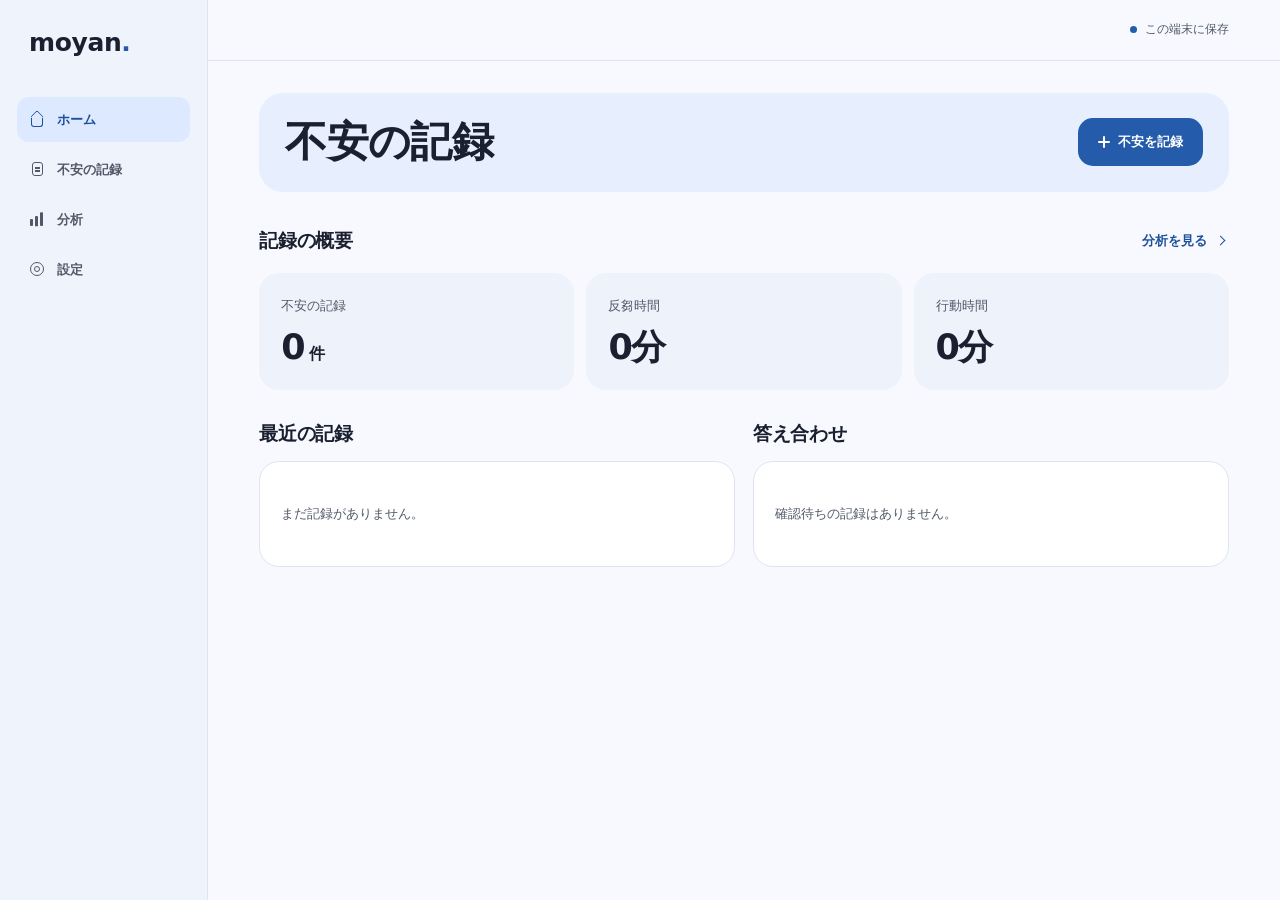
==== commit 9480e4b3: "Simplify moyan UI with Material-inspired surfaces and motion" ====
--- a/moyan/index.html
+++ b/moyan/index.html
@@ -3,7 +3,7 @@
 <head>
   <meta charset="UTF-8">
   <meta name="viewport" content="width=device-width,initial-scale=1,viewport-fit=cover">
-  <meta name="theme-color" content="#f5f5f7">
+  <meta name="theme-color" content="#f8f9fe">
   <meta name="description" content="不安、反芻時間、取った行動と結果を記録するアプリ。">
   <title>moyan — 不安の記録</title>
   <link rel="stylesheet" href="./styles.css">
--- a/moyan/styles.css
+++ b/moyan/styles.css
@@ -1,26 +1,26 @@
 :root {
   color-scheme: light;
-  --field: #f5f5f7;
+  --field: #f8f9fe;
   --surface: #fff;
-  --ink: #1d1d1f;
-  --muted: #626268;
-  --line: #e4e4e9;
-  --blue: #0071e3;
-  --link: #0066cc;
+  --ink: #1b2030;
+  --muted: #515969;
+  --line: #dfe4ef;
+  --blue: #245bab;
+  --link: #1d509b;
   --light-blue: #2997ff;
-  --blue-tint: #e8f3ff;
-  --ease: cubic-bezier(.2,.78,.21,1);
+  --blue-tint: #dce9ff;
+  --ease: cubic-bezier(.2,0,0,1);
   --rail: 208px;
-  font-family: -apple-system, BlinkMacSystemFont, "Helvetica Neue", "Hiragino Sans", "Yu Gothic", Meiryo, sans-serif;
+  font-family: "Hiragino Sans", "Noto Sans CJK JP", "Noto Sans JP", "Yu Gothic", Meiryo, system-ui, sans-serif;
 }
 *, *::before, *::after { box-sizing: border-box; }
-body { margin: 0; background: var(--field); color: var(--ink); font-size: 14px; line-height: 1.6; -webkit-text-size-adjust: 100%; }
+body { margin: 0; background: var(--field); color: var(--ink); font-size: 15px; line-height: 1.65; -webkit-text-size-adjust: 100%; }
 button, input, textarea, select { font: inherit; }
 button { cursor: pointer; }
 button:disabled { cursor: default; opacity: .5; }
 a { color: var(--link); }
 h1, h2, p { margin-block: 0; }
-h1, h2, .wordmark { font-weight: 650; letter-spacing: -.045em; }
+h1, h2, .wordmark { font-weight: 600; letter-spacing: -.015em; }
 h2 { font-size: 19px; line-height: 1.35; }
 :focus-visible { outline: 2px solid var(--blue); outline-offset: 4px; }
 .content:focus, .modal-sheet:focus { outline: none; }
@@ -28,9 +28,9 @@
 [hidden] { display: none !important; }
 
 .app { display: grid; grid-template-columns: var(--rail) minmax(0,1fr); min-height: 100vh; }
-.sidebar { position: sticky; top: 0; height: 100vh; align-self: start; padding: 26px 17px; background: #fafafc; border-right: 1px solid var(--line); }
+.sidebar { position: sticky; top: 0; height: 100vh; align-self: start; padding: 26px 17px; background: #eff3fb; border-right: 1px solid var(--line); }
 .brand { padding: 4px 12px 38px; }
-.wordmark { color: #000; font-size: 28px; line-height: 1; }
+.wordmark { color: var(--ink); font-size: 25px; line-height: 1; }
 .wordmark span { color: var(--blue); }
 .nav { display: grid; gap: 5px; }
 .nav-btn, .bottom button {
@@ -43,42 +43,33 @@
 .top {
   position: sticky; z-index: 5; top: 0; display: flex; align-items: center; justify-content: flex-end;
   min-height: 61px; padding: 0 clamp(20px,4vw,56px); border-bottom: 1px solid var(--line);
-  background: rgba(245,245,247,.89); -webkit-backdrop-filter: blur(22px); backdrop-filter: blur(22px);
+  background: var(--field);
 }
 .top-right { display: inline-flex; gap: 8px; align-items: center; font-size: 12px; color: var(--muted); }
 .privacy-dot { width: 7px; height: 7px; border-radius: 100%; background: var(--blue); }
 .mobile-brand, .bottom { display: none; }
 .content { max-width: 1280px; margin-inline: auto; padding: 32px clamp(24px,4vw,64px) 70px; }
 .page-intro { margin: 6px 0 27px; }
-.page-title { font-size: clamp(33px,4.4vw,50px); line-height: 1.16; overflow-wrap: anywhere; }
+.page-title { font-size: clamp(27px,3.8vw,40px); line-height: 1.16; overflow-wrap: anywhere; }
 .sub { color: var(--muted); margin-top: 8px; }
 
-.hero {
-  position: relative; display: flex; align-items: center; isolation: isolate; min-height: 337px;
-  background: #000; color: #f5f5f7; overflow: hidden; border-radius: 28px;
-  padding: clamp(26px,5vw,67px);
-}
-.hero::before {
-  position: absolute; z-index: -1; inset: 0; content: "";
-  background: url("./hero.webp") center right / auto 145% no-repeat;
-}
-.hero::after {
-  position: absolute; z-index: -1; inset: 0; content: "";
-  background: linear-gradient(90deg, #000 7%, rgba(0,0,0,.88) 25%, transparent 62%);
-}
-.hero-copy { max-width: 62%; }
-.hero h1 { font-size: clamp(34px,5.4vw,68px); line-height: 1.08; margin-bottom: 23px; }
-.hero .btn { box-shadow: 0 6px 32px #0071e345; }
+.home-header {
+  display: flex; align-items: center; justify-content: space-between;
+  flex-wrap: wrap; gap: 16px; padding: 22px 26px;
+  background: #e7efff; border-radius: 24px;
+}
+.home-header h1 { font-size: clamp(26px,4.4vw,42px); line-height: 1.3; }
+.home-header .btn { min-height: 48px; padding-inline: 19px; border-radius: 15px; }
 .overview, .home-collections { margin-top: 27px; }
 .home-collections, .two-col { display: grid; grid-template-columns: repeat(2,minmax(0,1fr)); gap: 18px; }
 .overview-grid, .three-col { display: grid; grid-template-columns: repeat(3,minmax(0,1fr)); gap: 12px; }
 .metric, .card {
   min-width: 0; background: var(--surface); border: 1px solid var(--line);
-  border-radius: 21px; padding: 21px; overflow-wrap: anywhere;
-}
-.metric { display: grid; gap: 8px; }
+  border-radius: 20px; padding: 21px; overflow-wrap: anywhere;
+}
+.metric { display: grid; gap: 5px; background: #eef2fa; border-color: transparent; }
 .stat-label, .stat-hint, .small, .muted-line, .row-meta, .list-row p {
-  font-size: 12px; color: var(--muted);
+  font-size: 13px; color: var(--muted);
 }
 .stat-label { display: block; }
 .stat-num {
@@ -97,7 +88,7 @@
 .btn, .text-btn, .back {
   display: inline-flex; min-height: 44px; align-items: center; justify-content: center; gap: 8px;
   border: 1px solid transparent; border-radius: 999px; padding: 8px 17px; background: var(--blue);
-  color: #fff; text-decoration: none; font-weight: 650; font-size: 13px; line-height: 1.3; text-align: center;
+  color: #fff; text-decoration: none; font-weight: 650; font-size: 13px; line-height: 1.4; text-align: center;
 }
 .btn.soft, .btn.ghost, .text-btn, .back { color: var(--link); background: var(--blue-tint); }
 .btn.ghost { background: transparent; border-color: #bfcfe2; }
@@ -168,7 +159,7 @@
   position: fixed; z-index: 10; inset: 0; display: grid; place-items: center; background: #0007;
   padding: max(12px,env(safe-area-inset-top)) max(12px,env(safe-area-inset-right)) max(12px,env(safe-area-inset-bottom)) max(12px,env(safe-area-inset-left));
 }
-.modal-sheet { width: min(100%,580px); max-height: min(100%,780px); overflow: auto; overscroll-behavior: contain; background: #fff; border-radius: 24px; padding: 23px; box-shadow: 0 24px 64px #0003; }
+.modal-sheet { width: min(100%,580px); max-height: min(100%,780px); overflow: auto; overscroll-behavior: contain; background: #fff; border-radius: 24px; padding: 23px; box-shadow: 0 12px 35px #17233c26; }
 .modal-head { display: flex; align-items: center; justify-content: space-between; gap: 12px; margin-bottom: 14px; position: sticky; top: 0; z-index: 1; background: #fff; }
 .close { display: grid; place-items: center; width: 44px; height: 44px; flex: none; border: 0; background: var(--field); color: var(--ink); border-radius: 50%; }
 .close-icon { position: relative; display: block; width: 12px; height: 12px; }
@@ -193,15 +184,23 @@
   .mobile-brand { display: block; font-size: 23px; }
   .bottom {
     position: fixed; z-index: 6; inset: auto 0 0; display: grid; grid-template-columns: repeat(4,minmax(0,1fr)); gap: 3px; border-top: 1px solid var(--line);
-    background: #fafafced; -webkit-backdrop-filter: blur(22px); backdrop-filter: blur(22px);
+    background: #eff3fb;
     padding: 5px max(8px,env(safe-area-inset-right)) max(5px,env(safe-area-inset-bottom)) max(8px,env(safe-area-inset-left));
   }
-  .bottom button { flex-direction: column; justify-content: center; min-height: 49px; padding: 3px; gap: 4px; font-size: 11px; }
+  .bottom::before {
+    content: ""; position: absolute; pointer-events: none; top: 7px;
+    left: max(8px,env(safe-area-inset-left));
+    width: calc((100% - max(8px,env(safe-area-inset-left)) - max(8px,env(safe-area-inset-right)) - 9px) / 4);
+    height: 28px; border-radius: 999px; background: var(--blue-tint);
+    transform: translateX(calc(var(--tab, 0) * (100% + 3px))) scaleX(.77);
+  }
+  .bottom button {
+    position: relative; flex-direction: column; justify-content: space-between;
+    min-height: 52px; padding: 8px 3px 3px; gap: 4px; font-size: 12px;
+  }
+  .bottom button.active { background: transparent; }
   .content { padding: 15px max(15px,env(safe-area-inset-right)) calc(83px + env(safe-area-inset-bottom)) max(15px,env(safe-area-inset-left)); }
-  .hero { min-height: 281px; padding: 24px; border-radius: 21px; }
-  .hero::before { background-size: auto 113%; background-position: right center; }
-  .hero-copy { max-width: 70%; }
-  .hero h1 { font-size: clamp(29px,6vw,52px); }
+  .home-header { padding: 17px 19px; border-radius: 20px; }
   .modal-backdrop { align-items: end; }
   .modal-sheet { max-height: calc(100dvh - max(12px,env(safe-area-inset-top)) - max(12px,env(safe-area-inset-bottom))); padding: 17px; }
 }
@@ -211,10 +210,12 @@
   .metric { padding-block: 13px; }
   .overview-grid, .three-col { gap: 6px; }
   .three-col .card { padding: 10px; }
-  .stat-label, .stat-hint { font-size: 10px; }
+  .stat-label, .stat-hint { font-size: 11px; }
   .stat-num { font-size: 20px; }
   .form-grid { grid-template-columns: minmax(0,1fr); }
-  .hero::before { background-size: auto 101%; background-position: calc(100% + 44px) center; }
+  .home-header { padding: 15px; gap: 12px; }
+  .home-header h1 { font-size: 24px; }
+  .home-header .btn { padding-inline: 12px; }
   .record-search { flex: 1 1 100%; order: 3; }
   .list-row { gap: 7px; }
   .row-left, .row-end { gap: 6px; }
@@ -225,18 +226,17 @@
   .btn:active, .nav-btn:active, .bottom button:active { transform: scale(.965); }
   .modal-backdrop { animation: dim .2s ease-out both; }
   .modal-sheet { animation: sheet-in .27s var(--ease) both; }
-  .hero::before { animation: hero-in .7s var(--ease) both; }
+  .bottom::before { transition: transform .32s var(--ease); }
   .meter > div, .bar-col > div { transform-origin: left bottom; animation: bar-in .43s var(--ease) both; }
   .bar-col > div { animation-name: column-in; }
   @keyframes dim { from { opacity: 0; } to { opacity: 1; } }
   @keyframes sheet-in { from { opacity: .75; transform: translateY(23px) scale(.982); } to { opacity: 1; transform: translateY(0) scale(1); } }
-  @keyframes hero-in { from { transform: scale(1.065); opacity: .4; } to { transform: scale(1); opacity: 1; } }
   @keyframes bar-in { from { transform: scaleX(0); } to { transform: scaleX(1); } }
   @keyframes column-in { from { transform: scaleY(0); } to { transform: scaleY(1); } }
 }
 @media (hover: hover) {
-  .btn:hover { box-shadow: 0 3px 12px #0071e32a; }
+  .btn.soft:hover, .btn.ghost:hover { background: #cedfff; }
   .btn:not(.ghost,.soft,.danger):hover { background: var(--link); }
-  .nav-btn:hover, .bottom button:hover { background: var(--blue-tint); color: var(--link); }
+  .nav-btn:hover, .bottom button:not(.active):hover { background: var(--blue-tint); color: var(--link); }
   .click-row:hover, .text-btn:hover { color: var(--link); }
 }
